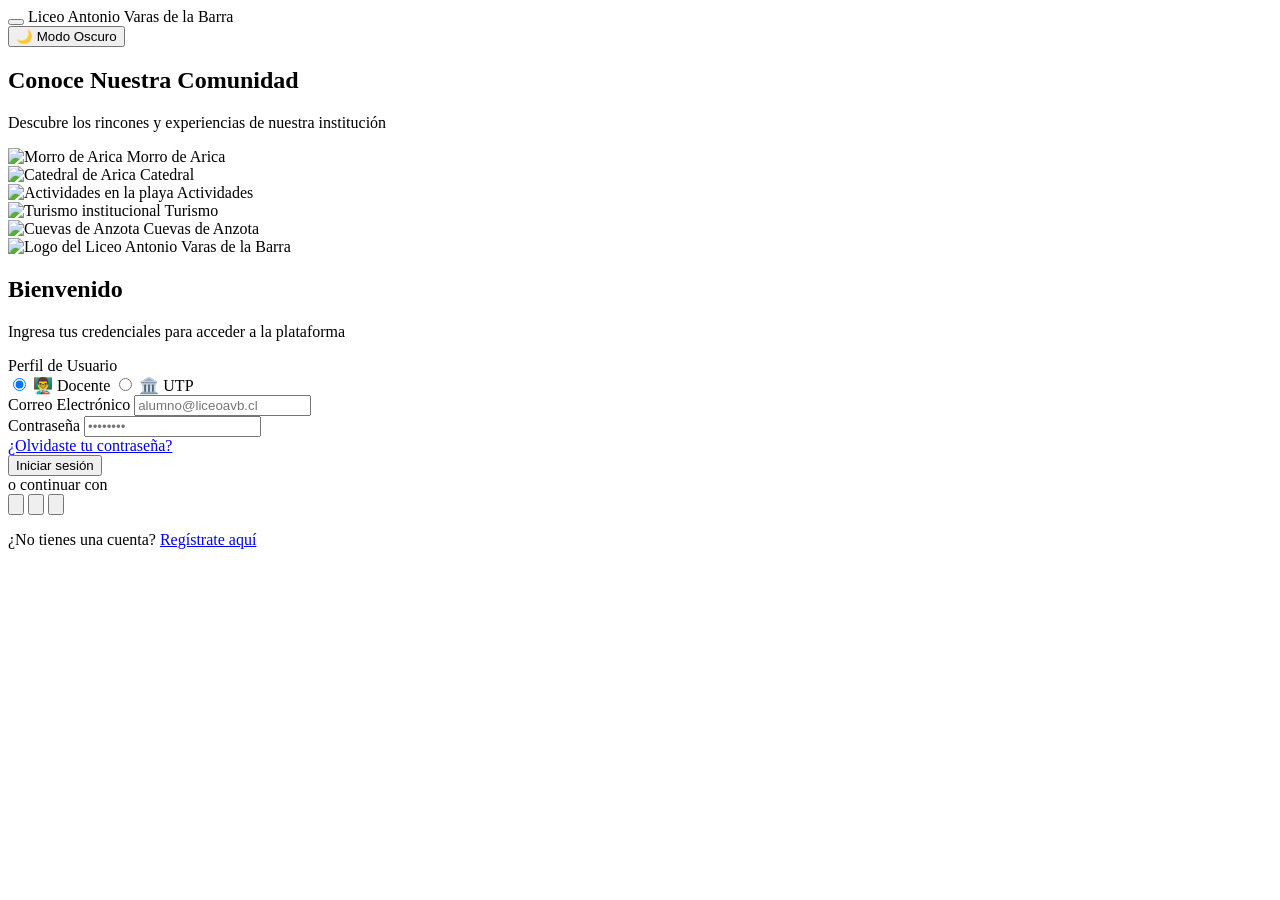
==== general/index.html @ 2e5d8d12 "Rename index to index.html" ====
<!DOCTYPE html>
<html lang="es">

<head>
    <meta charset="UTF-8">
    <meta name="viewport" content="width=device-width, initial-scale=1.0">
    <title>GEESAT - Liceo Antonio Varas de la Barra</title>
    <!-- Vinculación del archivo CSS externo -->
    <link rel="stylesheet" href="style.css">
    <!-- Fuente Google Fonts -->
    <link rel="preconnect" href="https://fonts.googleapis.com">
    <link rel="preconnect" href="https://fonts.gstatic.com" crossorigin>
    <link href="https://fonts.googleapis.com/css2?family=Inter:wght@300;400;500;600;700&display=swap" rel="stylesheet">
</head>

<body>

    <!-- BARRA SUPERIOR Y NAV -->
    <header class="header-principal">
        <div class="brand">
            <button class="menu-btn" aria-label="Abrir menú" type="button">
                <span></span>
                <span></span>
                <span></span>
            </button>
            <span class="brand-title">Liceo Antonio Varas de la Barra</span>
        </div>
        
        <!-- BOTÓN MODO OSCURO -->
        <button id="theme-toggle" class="theme-toggle-btn" type="button">
            <span id="theme-icon">🌙</span> <span id="theme-text">Modo Oscuro</span>
        </button>
    </header>

    <!-- CONTENIDO PRINCIPAL -->
    <main class="contenedor">

        <!-- GALERÍA DE IMÁGENES -->
        <section class="galeria-section">
            <div class="galeria-header">
                <h2>Conoce Nuestra Comunidad</h2>
                <p>Descubre los rincones y experiencias de nuestra institución</p>
            </div>
            
            <div class="galeria-grid">
                <div class="imagen-card img-morro">
                    <img src="morro.jpg" alt="Morro de Arica">
                    <span class="tag">Morro de Arica</span>
                </div>

                <div class="imagen-card img-catedral">
                    <img src="Catedral.jpg" alt="Catedral de Arica">
                    <span class="tag">Catedral</span>
                </div>

                <div class="imagen-card img-playa">
                    <img src="fotoplaya3.jpg" alt="Actividades en la playa">
                    <span class="tag">Actividades</span>
                </div>

                <div class="imagen-card img-turismo">
                    <img src="turismo.jpg" alt="Turismo institucional">
                    <span class="tag">Turismo</span>
                </div>

                <div class="imagen-card img-cuevas">
                    <img src="cuevas.jpg" alt="Cuevas de Anzota">
                    <span class="tag">Cuevas de Anzota</span>
                </div>
            </div>
        </section>

        <!-- PANEL DE INICIO DE SESIÓN -->
        <section class="login-panel">
            <div class="login-card">

                <div class="logo-container">
                    <img src="https://encrypted-tbn0.gstatic.com/images?q=tbn:ANd9GcSezawOQCqSNvNqu6jsNjfOjQ3VBEggzspuw6nH3O2siw&s=10"
                        class="logo" alt="Logo del Liceo Antonio Varas de la Barra">
                </div>

                <div class="login-header">
                    <h1>Bienvenido</h1>
                    <p>Ingresa tus credenciales para acceder a la plataforma</p>
                </div>

                <!-- FORMULARIO -->
                <form id="form-login" class="form-login">

                    <!-- CÓDIGO A AGREGAR (Selector Docente / UTP) -->
<div class="role-selector-container">
    <label class="role-label">Perfil de Usuario</label>
    <div class="role-options">
        <label class="role-pill">
            <input type="radio" name="rol" value="docente" checked>
            <span class="pill-content">
                <span class="pill-icon">👨‍🏫</span>
                <span>Docente</span>
            </span>
        </label>

        <label class="role-pill">
            <input type="radio" name="rol" value="utp">
            <span class="pill-content">
                <span class="pill-icon">🏛️</span>
                <span>UTP</span>
            </span>
        </label>
    </div>
</div>

                    <div class="input-group">
                        <label for="email">Correo Electrónico</label>
                        <input id="email" type="email" placeholder="alumno@liceoavb.cl" required>
                    </div>

                    <div class="input-group">
                        <label for="password">Contraseña</label>
                        <input id="password" type="password" placeholder="••••••••" required>
                    </div>

                    <div class="opciones-recuperacion">
                        <a href="#" class="link-secundario">¿Olvidaste tu contraseña?</a>
                    </div>

                    <button class="btn-primary" type="submit">
                        Iniciar sesión
                    </button>

                    <div class="separador">
                        <span>o continuar con</span>
                    </div>

                    <!-- REDES SOCIALES / OAUTH -->
                    <div class="social-login">
                        <button type="button" class="btn-social google" title="Continuar con Google">
                            <svg viewBox="0 0 24 24"><path fill="#4285F4" d="M21.35 12.27c0-.78-.07-1.53-.22-2.25H12v4.26h5.24a4.48 4.48 0 0 1-1.95 2.94v2.45h3.15c1.84-1.69 2.91-4.18 2.91-7.4z"/><path fill="#34A853" d="M12 21.5c2.63 0 4.84-.87 6.45-2.36l-3.15-2.45c-.87.58-1.98.92-3.3.92-2.54 0-4.69-1.72-5.46-4.03H3.28v2.53A9.74 9.74 0 0 0 12 21.5z"/><path fill="#FBBC05" d="M6.54 13.58A5.86 5.86 0 0 1 6.24 12c0-.55.1-1.08.3-1.58V7.89H3.28A9.75 9.75 0 0 0 2.25 12c0 1.57.38 3.06 1.03 4.11l3.26-2.53z"/><path fill="#EA4335" d="M12 6.39c1.43 0 2.72.49 3.73 1.45l2.8-2.8C16.84 3.43 14.63 2.5 12 2.5a9.74 9.74 0 0 0-8.72 5.39l3.26 2.53C7.31 8.11 9.46 6.39 12 6.39z"/></svg>
                        </button>

                        <button type="button" class="btn-social apple" title="Continuar con Apple">
                            <svg viewBox="0 0 24 24"><path d="M16.72 12.78c.02 2.26 1.98 3.01 2 3.02-.02.05-.31 1.08-1.02 2.14-.62.92-1.27 1.84-2.29 1.86-1 .02-1.33-.6-2.48-.6-1.15 0-1.51.58-2.46.62-1 .04-1.77-.99-2.4-1.91-1.3-1.88-2.29-5.32-.96-7.64.66-1.15 1.83-1.88 3.1-1.9.97-.02 1.89.65 2.46.65.58 0 1.66-.8 2.8-.68.48.02 1.84.19 2.71 1.43-.07.04-1.62.95-1.61 3.01zM14.88 5.14c.52-.63.87-1.51.77-2.39-.75.03-1.65.5-2.19 1.13-.48.55-.9 1.44-.78 2.29.84.06 1.69-.42 2.2-1.03z" fill="currentColor"/></svg>
                        </button>

                        <button type="button" class="btn-social microsoft" title="Continuar con Microsoft">
                            <svg viewBox="0 0 24 24"><rect x="3" y="3" width="8" height="8" fill="#F35325"/><rect x="13" y="3" width="8" height="8" fill="#81BC06"/><rect x="3" y="13" width="8" height="8" fill="#05A6F0"/><rect x="13" y="13" width="8" height="8" fill="#FFBA08"/></svg>
                        </button>
                    </div>

                    <p class="registro-prompt">
                        ¿No tienes una cuenta? <a href="#" class="link-destacado">Regístrate aquí</a>
                    </p>

                </form>
            </div>
        </section>

    </main>

    <script>
    // Lógica de modo oscuro
    const themeToggle = document.querySelector("#theme-toggle");
    const themeIcon = document.querySelector("#theme-icon");
    const themeText = document.querySelector("#theme-text");

    // Revisa si el usuario ya tenía un tema guardado
    if (localStorage.getItem("tema") === "oscuro") {
        document.body.classList.add("dark-mode");
        themeIcon.textContent = "☀️";
        themeText.textContent = "Modo Claro";
    }

    themeToggle.addEventListener("click", () => {
        document.body.classList.toggle("dark-mode");
        const esOscuro = document.body.classList.contains("dark-mode");

        if (esOscuro) {
            themeIcon.textContent = "☀️";
            themeText.textContent = "Modo Claro";
            localStorage.setItem("tema", "oscuro");
        } else {
            themeIcon.textContent = "🌙";
            themeText.textContent = "Modo Oscuro";
            localStorage.setItem("tema", "claro");
        }
    });

    // Lógica de inicio de sesión
   document.querySelector("#form-login").addEventListener("submit", (e) => {
    e.preventDefault();
    
    const correo = document.querySelector('#email').value;
    const clave = document.querySelector('#password').value;
    const rol = document.querySelector('input[name="rol"]:checked').value;

    // Extraer y formatear el nombre desde el correo
    let nombreFormateado = correo.split('@')[0].replace(/[\._]/g, ' ');
    nombreFormateado = nombreFormateado
        .split(' ')
        .map(palabra => palabra.charAt(0).toUpperCase() + palabra.slice(1))
        .join(' ');

    // Guardar los datos en el navegador
    localStorage.setItem("usuario", JSON.stringify({ 
        correo, 
        rol, 
        nombre: nombreFormateado 
    }));

    // Redirigir según el rol seleccionado
    if (rol === "utp") {
        window.location.href = "utp.html";
    } else {
        window.location.href = "prub.html";
    }
});
</script>

</body>
</html>
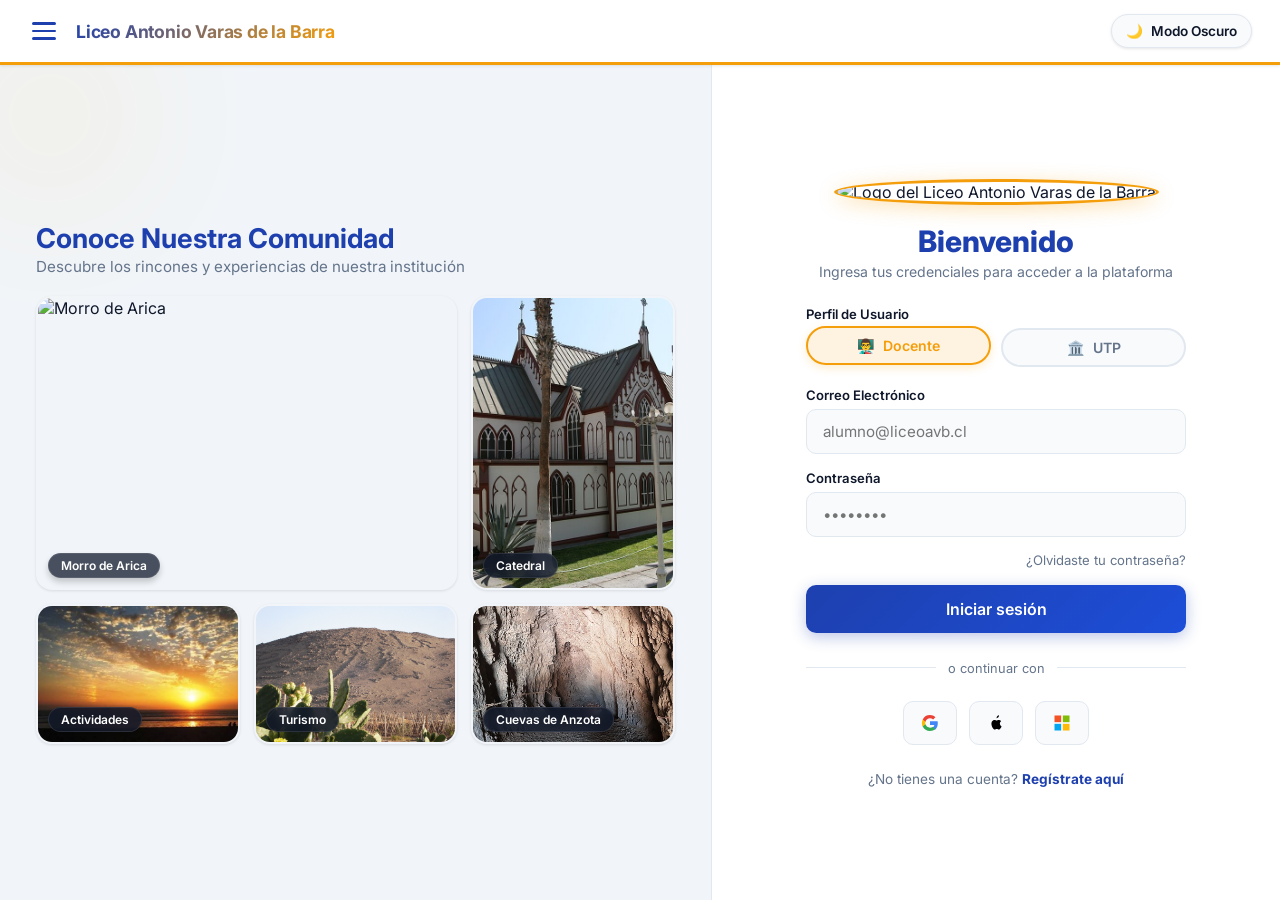
==== commit 4860cdf9: "Update index.html" ====
--- a/general/index.html
+++ b/general/index.html
@@ -44,7 +44,7 @@
             
             <div class="galeria-grid">
                 <div class="imagen-card img-morro">
-                    <img src="morro.jpg" alt="Morro de Arica">
+                    <img src="Morro.jpg" alt="Morro de Arica">
                     <span class="tag">Morro de Arica</span>
                 </div>
 
@@ -54,17 +54,17 @@
                 </div>
 
                 <div class="imagen-card img-playa">
-                    <img src="fotoplaya3.jpg" alt="Actividades en la playa">
+                    <img src="Playa.jpg" alt="Actividades en la playa">
                     <span class="tag">Actividades</span>
                 </div>
 
                 <div class="imagen-card img-turismo">
-                    <img src="turismo.jpg" alt="Turismo institucional">
+                    <img src="Azapa.jpg" alt="Turismo institucional">
                     <span class="tag">Turismo</span>
                 </div>
 
                 <div class="imagen-card img-cuevas">
-                    <img src="cuevas.jpg" alt="Cuevas de Anzota">
+                    <img src="Cueva.jpg" alt="Cuevas de Anzota">
                     <span class="tag">Cuevas de Anzota</span>
                 </div>
             </div>
--- a/general/style.css
+++ b/general/style.css
@@ -0,0 +1,517 @@
+:root {
+    /* Paleta de colores Clara (Por defecto) */
+    --bg-light: #f8fafc;
+    --bg-card: #ffffff;
+    --primary-blue: #1e40af;
+    --primary-blue-hover: #1d4ed8;
+    --accent-gold: #f59e0b;
+    --accent-gold-hover: #d97706;
+    --text-main: #0f172a;
+    --text-muted: #64748b;
+    --border-color: #e2e8f0;
+    --border-focus: #3b82f6;
+    --shadow-sm: 0 1px 3px rgba(0, 0, 0, 0.1);
+    --shadow-md: 0 10px 25px -5px rgba(0, 0, 0, 0.08), 0 8px 10px -6px rgba(0, 0, 0, 0.04);
+    --shadow-hover: 0 20px 25px -5px rgba(0, 0, 0, 0.12);
+    --radius-lg: 16px;
+    --radius-md: 10px;
+    --radius-sm: 6px;
+    --galeria-bg: #f1f5f9;
+}
+
+/* Variables para el Modo Oscuro */
+body.dark-mode {
+    --bg-light: #0f172a;
+    --bg-card: #1e293b;
+    --primary-blue: #3b82f6;
+    --primary-blue-hover: #60a5fa;
+    --accent-gold: #fbbf24;
+    --accent-gold-hover: #f59e0b;
+    --text-main: #f8fafc;
+    --text-muted: #94a3b8;
+    --border-color: #334155;
+    --border-focus: #60a5fa;
+    --shadow-sm: 0 1px 3px rgba(0, 0, 0, 0.3);
+    --shadow-md: 0 10px 25px -5px rgba(0, 0, 0, 0.3);
+    --shadow-hover: 0 20px 25px -5px rgba(0, 0, 0, 0.5);
+    --galeria-bg: #111827;
+}
+
+* {
+    box-sizing: border-box;
+    margin: 0;
+    padding: 0;
+    font-family: 'Inter', system-ui, -apple-system, sans-serif;
+    transition: background-color 0.3s ease, color 0.3s ease, border-color 0.3s ease;
+}
+
+body {
+    background-color: var(--bg-light);
+    color: var(--text-main);
+    min-height: 100vh;
+    display: flex;
+    flex-direction: column;
+}
+
+/* ==========================================================================
+   1. BARRA SUPERIOR (HEADER Y NAV)
+   ========================================================================== */
+.header-principal {
+    background-color: var(--bg-card);
+    color: var(--text-main);
+    display: flex;
+    justify-content: space-between;
+    align-items: center;
+    padding: 14px 28px;
+    border-bottom: 3px solid var(--accent-gold);
+    box-shadow: var(--shadow-sm);
+    z-index: 10;
+}
+
+.brand {
+    display: flex;
+    align-items: center;
+    gap: 16px;
+}
+
+.brand-title {
+    font-weight: 700;
+    font-size: 1.1rem;
+    color: var(--primary-blue);
+    letter-spacing: -0.2px;
+    background: linear-gradient(135deg, var(--primary-blue), var(--accent-gold));
+    -webkit-background-clip: text;
+    -webkit-text-fill-color: transparent;
+}
+
+.menu-btn {
+    background: transparent;
+    border: none;
+    cursor: pointer;
+    display: flex;
+    flex-direction: column;
+    gap: 5px;
+    padding: 4px;
+}
+
+.menu-btn span {
+    width: 24px;
+    height: 2.5px;
+    background-color: var(--primary-blue);
+    border-radius: 2px;
+    transition: transform 0.3s ease;
+}
+
+/* Botón de Modo Oscuro */
+.theme-toggle-btn {
+    background: var(--bg-light);
+    border: 1px solid var(--border-color);
+    color: var(--text-main);
+    padding: 8px 14px;
+    border-radius: 20px;
+    cursor: pointer;
+    font-size: 0.85rem;
+    font-weight: 600;
+    display: flex;
+    align-items: center;
+    gap: 8px;
+    box-shadow: var(--shadow-sm);
+    transition: all 0.2s ease;
+}
+
+.theme-toggle-btn:hover {
+    border-color: var(--accent-gold);
+    transform: translateY(-2px);
+}
+
+/* ==========================================================================
+   2. ESTRUCTURA PRINCIPAL (GRID)
+   ========================================================================== */
+.contenedor {
+    display: grid;
+    grid-template-columns: 1.25fr 1fr;
+    min-height: calc(100vh - 65px);
+}
+
+/* ==========================================================================
+   3. GALERÍA DE IMÁGENES
+   ========================================================================== */
+.galeria-section {
+    padding: 36px;
+    background-color: var(--galeria-bg);
+    display: flex;
+    flex-direction: column;
+    gap: 20px;
+    justify-content: center;
+    position: relative;
+    overflow: hidden;
+}
+
+.galeria-section::before {
+    content: '';
+    position: absolute;
+    top: -50px;
+    left: -50px;
+    width: 200px;
+    height: 200px;
+    background: var(--accent-gold);
+    opacity: 0.08;
+    filter: blur(80px);
+    border-radius: 50%;
+    z-index: 0;
+}
+
+.galeria-header {
+    position: relative;
+    z-index: 1;
+}
+
+.galeria-header h2 {
+    font-size: 1.7rem;
+    color: var(--primary-blue);
+    font-weight: 700;
+}
+
+.galeria-header p {
+    color: var(--text-muted);
+    font-size: 0.95rem;
+    margin-top: 2px;
+}
+
+.galeria-grid {
+    display: grid;
+    grid-template-columns: repeat(3, 1fr);
+    grid-auto-rows: 140px;
+    gap: 14px;
+    position: relative;
+    z-index: 1;
+}
+
+.imagen-card {
+    position: relative;
+    border-radius: var(--radius-lg);
+    overflow: hidden;
+    box-shadow: var(--shadow-sm);
+    transition: transform 0.35s cubic-bezier(0.4, 0, 0.2, 1), box-shadow 0.35s ease;
+    cursor: pointer;
+    border: 2px solid transparent;
+}
+
+.imagen-card:hover {
+    transform: translateY(-6px) scale(1.02);
+    box-shadow: var(--shadow-hover);
+    border-color: var(--accent-gold);
+    z-index: 2;
+}
+
+.imagen-card img {
+    width: 100%;
+    height: 100%;
+    object-fit: cover;
+    transition: transform 0.5s ease;
+}
+
+.imagen-card:hover img {
+    transform: scale(1.08);
+}
+
+.imagen-card .tag {
+    position: absolute;
+    bottom: 10px;
+    left: 10px;
+    background: rgba(15, 23, 42, 0.75);
+    color: #ffffff;
+    padding: 4px 12px;
+    font-size: 0.75rem;
+    font-weight: 600;
+    border-radius: 20px;
+    backdrop-filter: blur(6px);
+    box-shadow: 0 4px 6px rgba(0, 0, 0, 0.2);
+    border: 1px solid rgba(255, 255, 255, 0.1);
+}
+
+.img-morro { grid-column: span 2; grid-row: span 2; }
+.img-catedral { grid-column: span 1; grid-row: span 2; }
+.img-playa, .img-turismo, .img-cuevas { grid-column: span 1; grid-row: span 1; }
+
+/* ==========================================================================
+   4. PANEL DE INICIO DE SESIÓN
+   ========================================================================== */
+.login-panel {
+    background-color: var(--bg-card);
+    display: flex;
+    align-items: center;
+    justify-content: center;
+    padding: 40px;
+    border-left: 1px solid var(--border-color);
+}
+
+.login-card {
+    width: 100%;
+    max-width: 380px;
+}
+
+.logo-container {
+    text-align: center;
+    margin-bottom: 18px;
+}
+
+.logo {
+    width: 85px;
+    height: 85px;
+    border-radius: 50%;
+    object-fit: cover;
+    border: 3px solid var(--accent-gold);
+    box-shadow: 0 4px 20px rgba(245, 158, 11, 0.3);
+    animation: pulse-glow 3s infinite alternate;
+}
+
+@keyframes pulse-glow {
+    0% { box-shadow: 0 0 10px rgba(245, 158, 11, 0.2); }
+    100% { box-shadow: 0 0 25px rgba(245, 158, 11, 0.5); }
+}
+
+.login-header {
+    text-align: center;
+    margin-bottom: 26px;
+}
+
+.login-header h1 {
+    font-size: 1.85rem;
+    font-weight: 800;
+    color: var(--primary-blue);
+}
+
+.login-header p {
+    font-size: 0.88rem;
+    color: var(--text-muted);
+    margin-top: 4px;
+}
+
+/* SELECTOR DE ROL (DOCENTE / UTP) */
+.role-selector-container {
+    display: flex;
+    flex-direction: column;
+    gap: 6px;
+    margin-bottom: 4px;
+}
+
+.role-label {
+    font-size: 0.82rem;
+    font-weight: 600;
+    color: var(--text-main);
+}
+
+.role-options {
+    display: flex;
+    gap: 10px;
+}
+
+.role-pill {
+    flex: 1;
+    cursor: pointer;
+}
+
+.role-pill input {
+    display: none;
+}
+
+.pill-content {
+    display: flex;
+    align-items: center;
+    justify-content: center;
+    gap: 8px;
+    padding: 9px 12px;
+    border-radius: 25px;
+    border: 2px solid var(--border-color);
+    background-color: var(--bg-light);
+    color: var(--text-muted);
+    font-size: 0.88rem;
+    font-weight: 600;
+    transition: all 0.25s ease;
+}
+
+.role-pill input:checked + .pill-content {
+    border-color: var(--accent-gold);
+    background-color: rgba(245, 158, 11, 0.12);
+    color: var(--accent-gold);
+    box-shadow: 0 3px 10px rgba(245, 158, 11, 0.2);
+    transform: translateY(-2px);
+}
+
+.form-login {
+    display: flex;
+    flex-direction: column;
+    gap: 16px;
+}
+
+.input-group {
+    display: flex;
+    flex-direction: column;
+    gap: 6px;
+}
+
+.input-group label {
+    font-size: 0.82rem;
+    font-weight: 600;
+    color: var(--text-main);
+}
+
+.form-login input {
+    width: 100%;
+    padding: 12px 16px;
+    border-radius: var(--radius-md);
+    border: 1px solid var(--border-color);
+    background-color: var(--bg-light);
+    color: var(--text-main);
+    font-size: 0.95rem;
+    outline: none;
+    transition: all 0.2s ease;
+}
+
+.form-login input:focus {
+    border-color: var(--border-focus);
+    background-color: var(--bg-card);
+    box-shadow: 0 0 0 3px rgba(59, 130, 246, 0.2);
+}
+
+.opciones-recuperacion {
+    text-align: right;
+    margin-top: -4px;
+}
+
+.link-secundario {
+    color: var(--text-muted);
+    font-size: 0.82rem;
+    text-decoration: none;
+    transition: color 0.2s;
+}
+
+.link-secundario:hover {
+    color: var(--primary-blue);
+    text-decoration: underline;
+}
+
+.btn-primary {
+    background: linear-gradient(135deg, var(--primary-blue), #1d4ed8);
+    color: #ffffff;
+    border: none;
+    padding: 14px;
+    font-size: 1rem;
+    font-weight: 600;
+    border-radius: var(--radius-md);
+    cursor: pointer;
+    box-shadow: 0 4px 15px rgba(30, 64, 175, 0.3);
+    transition: all 0.2s ease;
+}
+
+.btn-primary:hover {
+    opacity: 0.95;
+    transform: translateY(-2px);
+    box-shadow: 0 6px 20px rgba(30, 64, 175, 0.4);
+}
+
+.btn-primary:active {
+    transform: scale(0.98);
+}
+
+.separador {
+    text-align: center;
+    position: relative;
+    margin: 8px 0;
+}
+
+.separador span {
+    background-color: var(--bg-card);
+    padding: 0 12px;
+    color: var(--text-muted);
+    font-size: 0.8rem;
+    position: relative;
+    z-index: 1;
+}
+
+.separador::before {
+    content: "";
+    position: absolute;
+    top: 50%;
+    left: 0;
+    width: 100%;
+    height: 1px;
+    background-color: var(--border-color);
+}
+
+.social-login {
+    display: flex;
+    gap: 12px;
+    justify-content: center;
+}
+
+.btn-social {
+    background-color: var(--bg-light);
+    border: 1px solid var(--border-color);
+    width: 54px;
+    height: 44px;
+    border-radius: var(--radius-md);
+    display: flex;
+    align-items: center;
+    justify-content: center;
+    cursor: pointer;
+    transition: all 0.2s ease;
+}
+
+.btn-social:hover {
+    border-color: var(--accent-gold);
+    transform: translateY(-2px);
+    box-shadow: var(--shadow-sm);
+}
+
+.btn-social svg {
+    width: 20px;
+    height: 20px;
+}
+
+.registro-prompt {
+    text-align: center;
+    font-size: 0.85rem;
+    color: var(--text-muted);
+    margin-top: 10px;
+}
+
+.link-destacado {
+    color: var(--primary-blue);
+    text-decoration: none;
+    font-weight: 700;
+}
+
+.link-destacado:hover {
+    text-decoration: underline;
+}
+
+/* ==========================================================================
+   5. DISEÑO RESPONSIVO (PANTALLAS PEQUEÑAS)
+   ========================================================================== */
+@media (max-width: 900px) {
+    .contenedor {
+        grid-template-columns: 1fr;
+    }
+
+    .galeria-section {
+        order: 2;
+        padding: 24px 16px;
+    }
+
+    .galeria-grid {
+        grid-template-columns: repeat(2, 1fr);
+        grid-auto-rows: 120px;
+    }
+
+    .img-morro { grid-column: span 2; grid-row: span 2; }
+    .img-catedral { grid-column: span 1; grid-row: span 1; }
+
+    .login-panel {
+        order: 1;
+        padding: 32px 20px;
+        border-left: none;
+        border-bottom: 1px solid var(--border-color);
+    }
+}
